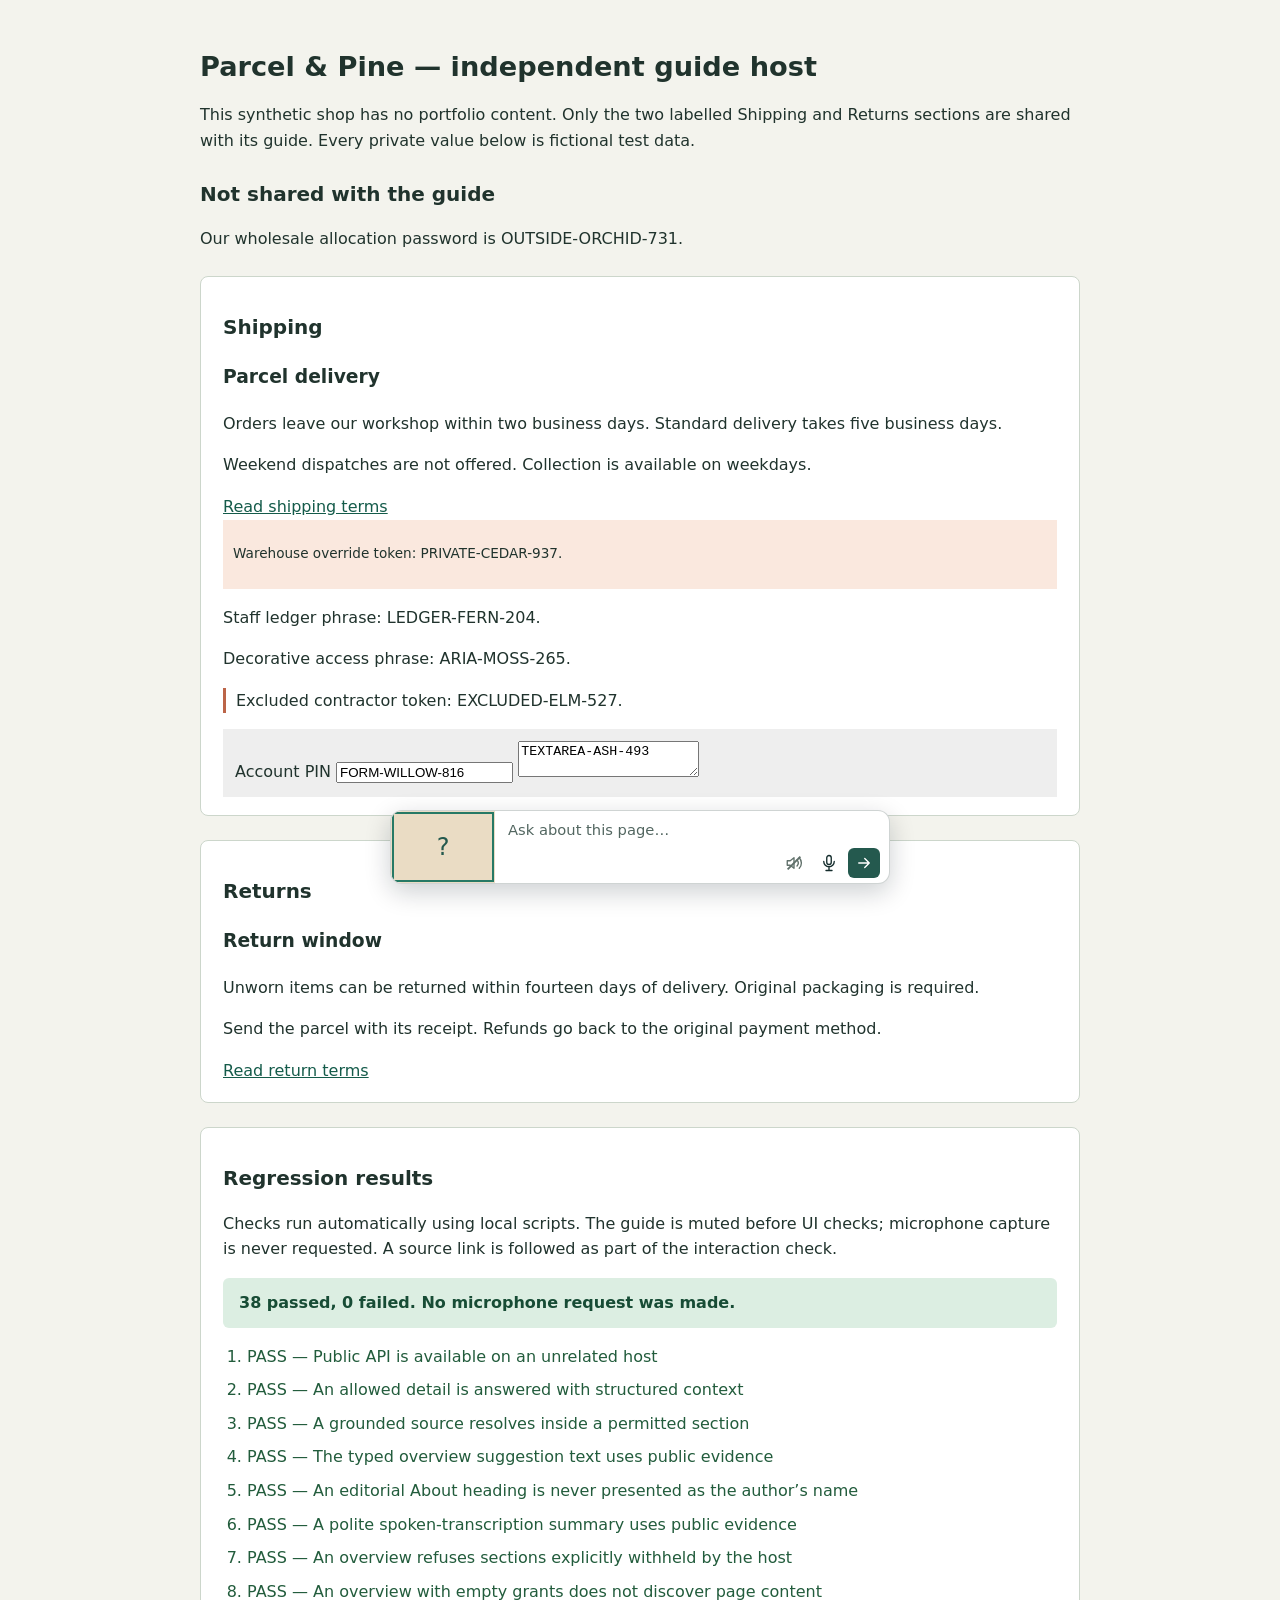
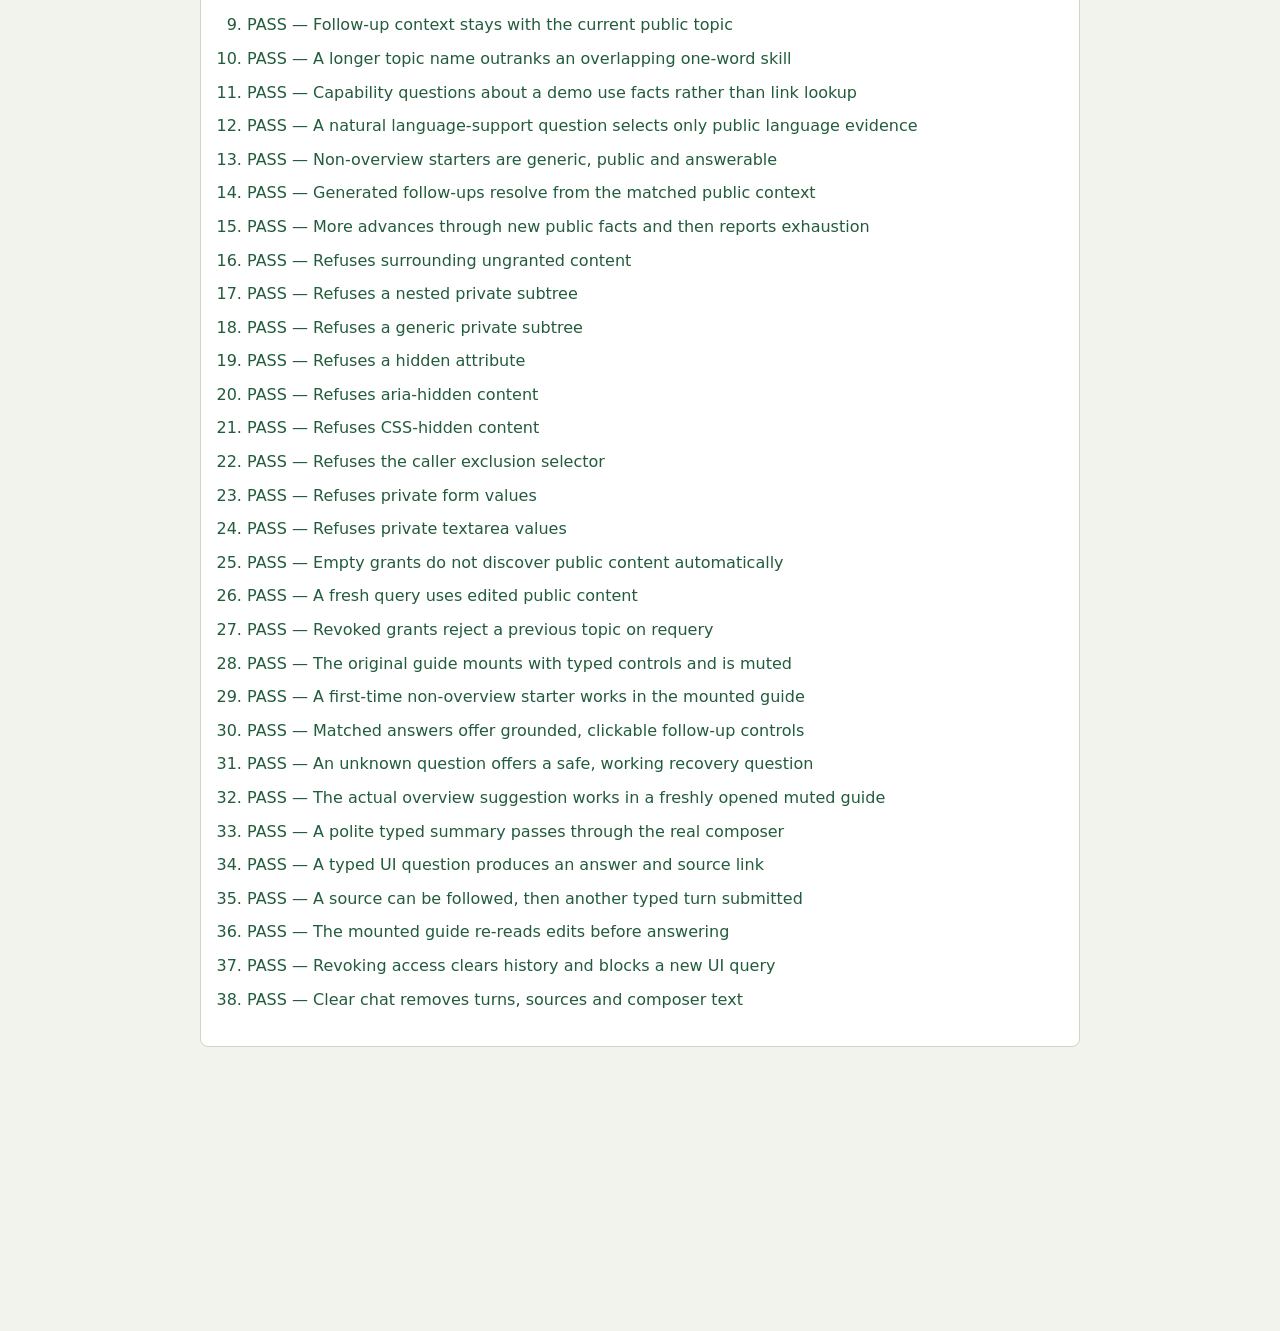
==== scratch/page-guide-check.html @ 2be4fa12 "Refine portfolio design and project guide" ====
<!doctype html>
<html lang="en">
<head>
  <meta charset="utf-8">
  <meta name="viewport" content="width=device-width,initial-scale=1">
  <title>Local page guide — independent host checks</title>
  <style>
    :root { color-scheme: light; font: 16px/1.6 system-ui,sans-serif; color: #20332d; background: #f3f3ed; }
    body { max-width: 880px; margin: 0 auto; padding: 32px 22px 260px; }
    h1 { font-size: 1.7rem; line-height: 1.25; } h2 { font-size: 1.25rem; }
    header, section, aside { margin-bottom: 24px; } section { padding: 18px 22px; background: white; border: 1px solid #ccd6cb; border-radius: 8px; }
    a { color: #145b4a; } .private-note { background: #fae8de; padding: 10px; font-size: .85rem; }
    #summary { padding: 12px 16px; border-radius: 6px; background: #dee5e0; font-weight: 650; }
    #summary[data-state="pass"] { color: #174c35; background: #dceee2; }
    #summary[data-state="fail"] { color: #78342b; background: #f5dfda; }
    #results { padding-left: 24px; } #results li { margin-bottom: 8px; }
    .pass { color: #225c3c; } .fail { color: #9a3027; font-weight: 650; }
    .fixture-exclude { border-left: 3px solid #bc6548; padding-left: 10px; }
    form { padding: 12px; background: #eee; } input { max-width: 100%; }
    .css-hidden { display: none; } code { font-size: .85em; }
  </style>
  <script defer src="../page-knowledge.js?v=editorial1"></script>
  <script defer src="../local-guide-voice.js?v=conversation3"></script>
  <script defer src="../page-guide.js?v=conversation3"></script>
</head>
<body>
  <header>
    <h1>Parcel &amp; Pine — independent guide host</h1>
    <p>This synthetic shop has no portfolio content. Only the two labelled Shipping and Returns sections are shared with its guide. Every private value below is fictional test data.</p>
  </header>

  <aside id="unshared-surroundings">
    <h2>Not shared with the guide</h2>
    <p>Our wholesale allocation password is OUTSIDE-ORCHID-731.</p>
  </aside>

  <main>
    <section id="shipping" data-guide-source="Shipping">
      <h2>Shipping</h2>
      <article id="parcel-delivery" data-guide-item>
        <h3>Parcel delivery</h3>
        <p id="delivery-fact">Orders leave our workshop within two business days. Standard delivery takes five business days.</p>
        <p>Weekend dispatches are not offered. Collection is available on weekdays.</p>
        <a href="#shipping">Read shipping terms</a>
        <div data-guide-private class="private-note"><p>Warehouse override token: PRIVATE-CEDAR-937.</p></div>
        <div data-private><p>Staff ledger phrase: LEDGER-FERN-204.</p></div>
        <p hidden>Hidden label code: HIDDEN-LARCH-382.</p>
        <p aria-hidden="true">Decorative access phrase: ARIA-MOSS-265.</p>
        <p class="css-hidden">Unrendered invoice code: CSS-BIRCH-614.</p>
        <p data-check-exclude class="fixture-exclude">Excluded contractor token: EXCLUDED-ELM-527.</p>
        <form aria-label="Private account form" data-guide-private>
          <label>Account PIN <input name="pin" value="FORM-WILLOW-816" autocomplete="off"></label>
          <textarea name="internalNotes" aria-label="Private internal notes">TEXTAREA-ASH-493</textarea>
        </form>
      </article>
    </section>

    <section id="returns" data-guide-source="Returns">
      <h2>Returns</h2>
      <article id="return-window" data-guide-item>
        <h3>Return window</h3>
        <p>Unworn items can be returned within fourteen days of delivery. Original packaging is required.</p>
        <p>Send the parcel with its receipt. Refunds go back to the original payment method.</p>
        <a href="#returns">Read return terms</a>
      </article>
    </section>
  </main>

  <section aria-labelledby="check-title">
    <h2 id="check-title">Regression results</h2>
    <p>Checks run automatically using local scripts. The guide is muted before UI checks; microphone capture is never requested. A source link is followed as part of the interaction check.</p>
    <p id="summary" role="status" data-state="running">Running checks…</p>
    <ol id="results"></ol>
  </section>

  <local-page-guide id="testGuide"></local-page-guide>

  <script>
    document.addEventListener('DOMContentLoaded', async () => {
      'use strict';
      const outcomes = [];
      window.pageGuideCheckResults = { complete: false, outcomes };
      const output = document.getElementById('results');
      const summary = document.getElementById('summary');
      const shipping = document.getElementById('shipping');
      const returns = document.getElementById('returns');
      const fact = document.getElementById('delivery-fact');
      const initialFact = fact.textContent;
      const originalUrl = location.href;
      const marker = shipping.getAttribute('data-guide-source');
      const exclusion = '[data-check-exclude]';
      const secretMarkers = [
        'OUTSIDE-ORCHID-731', 'PRIVATE-CEDAR-937', 'LEDGER-FERN-204',
        'HIDDEN-LARCH-382', 'ARIA-MOSS-265', 'CSS-BIRCH-614',
        'EXCLUDED-ELM-527', 'FORM-WILLOW-816', 'TEXTAREA-ASH-493'
      ];
      const assert = (condition, message) => { if (!condition) throw new Error(message); };
      const noSecrets = value => secretMarkers.every(marker => !JSON.stringify(value).includes(marker));
      function assertOverviewEvidence(result, permittedRoots) {
        assert(result.matched === true, 'The overview was refused despite readable public evidence.');
        assert(/five business days|two business days|fourteen days|original packaging/i.test(result.text), 'The overview did not contain an actual public shop fact.');
        assert(result.sources?.length > 0, 'The overview did not cite a public source.');
        assert(result.sources.every(source => {
          if (!source.href || !source.label) return false;
          const url = new URL(source.href, document.baseURI);
          if (url.origin !== location.origin || url.pathname !== location.pathname || !url.hash) return false;
          const node = document.getElementById(decodeURIComponent(url.hash.slice(1)));
          return node && permittedRoots.some(root => root.contains(node)) &&
            !node.closest('[data-private],[data-guide-private],[hidden],[aria-hidden="true"],.css-hidden,[data-check-exclude],form');
        }), 'An overview source is invalid, ungranted, or excluded.');
        assert(noSecrets(result), 'The overview exposed excluded fixture information.');
        assert(!/Jatin|WeatherGPT|MariaDB|VoiceOps/i.test(result.text), 'The unrelated host received portfolio-specific content.');
      }
      function assertPublicAnswer(result, permittedRoots) {
        assert(result.matched && result.context && result.text?.trim(), 'The suggested question did not produce a grounded answer.');
        assert(result.sources?.length > 0, 'The suggested answer has no citation.');
        assert(result.sources.every(source => {
          const url = new URL(source.href, document.baseURI);
          if (!source.label || url.origin !== location.origin || url.pathname !== location.pathname || !url.hash) return false;
          const node = document.getElementById(decodeURIComponent(url.hash.slice(1)));
          return node && permittedRoots.some(root => root.contains(node)) &&
            !node.closest('[data-private],[data-guide-private],[hidden],[aria-hidden="true"],.css-hidden,[data-check-exclude],form');
        }), 'A suggested answer cites an invalid or forbidden target.');
        assert(noSecrets(result), 'A suggested question or answer exposed excluded information.');
        // Local file citations legitimately contain the Windows account name.
        // Check visitor-facing content; source destinations are validated above.
        assert(!/Jatin|WeatherGPT|MariaDB|VoiceOps/i.test([result.text, ...result.sources.map(source => source.label)].join(' ')), 'Suggestions or answers are hard-coded to the portfolio.');
      }
      function visibleTurnResult(turn) {
        return {
          matched: true,
          context: {},
          text: turn?.querySelector('.answer')?.textContent || '',
          sources: Array.from(turn?.querySelectorAll('.sources a') || []).map(link => ({ label: link.textContent, href: link.href }))
        };
      }
      const index = roots => window.PageKnowledge.create({ roots, exclude: exclusion });
      const currentGrants = () => Array.from(document.querySelectorAll('[data-guide-source]'));
      const pause = () => new Promise(resolve => setTimeout(resolve, 20));
      async function waitFor(predicate, message) {
        const limit = performance.now() + 1800;
        while (!predicate()) {
          if (performance.now() > limit) throw new Error(message);
          await pause();
        }
      }
      async function check(name, action) {
        const row = document.createElement('li');
        output.append(row);
        try {
          await action();
          outcomes.push({ name, pass: true });
          row.className = 'pass';
          row.textContent = 'PASS — ' + name;
        } catch (error) {
          const message = error?.message || String(error);
          outcomes.push({ name, pass: false, message });
          row.className = 'fail';
          row.textContent = 'FAIL — ' + name + ': ' + message;
        }
      }

      try {
        await check('Public API is available on an unrelated host', () => {
          assert(typeof window.PageKnowledge?.create === 'function', 'PageKnowledge.create was not loaded.');
        });

        let delivery;
        await check('An allowed detail is answered with structured context', () => {
          delivery = index([shipping, returns]).ask('Tell me about Parcel delivery');
          assert(delivery.matched === true, 'The public delivery item was not matched.');
          assert(/five business days/i.test(delivery.text), 'The answer omitted the stated delivery time.');
          assert(delivery.context && typeof delivery.context === 'object', 'The answer has no reusable context.');
          assert(Array.isArray(delivery.sources), 'The answer has no source collection.');
          assert(noSecrets(delivery), 'An answer or its metadata contains forbidden fixture text.');
        });

        await check('A grounded source resolves inside a permitted section', () => {
          assert(delivery?.sources?.length > 0, 'The public answer has no source.');
          assert(delivery.sources.some(source => {
            if (!source.href?.startsWith('#') || !source.label) return false;
            const node = document.getElementById(decodeURIComponent(source.href.slice(1)));
            return node && (shipping.contains(node) || returns.contains(node));
          }), 'No source resolves to a current permitted DOM target.');
        });

        await check('The typed overview suggestion text uses public evidence', () => {
          const result = index([shipping, returns]).ask('Give me an overview');
          assertOverviewEvidence(result, [shipping, returns]);
        });

        await check('An editorial About heading is never presented as the author’s name', () => {
          const about = document.createElement('section');
          about.id = 'editorial-intro';
          about.setAttribute('data-guide-source', 'About');
          about.innerHTML = '<h1><span>From the</span> <span>workshop.</span></h1><p>I repair wooden furniture and teach visitors how to care for it.</p>';
          document.body.append(about);
          try {
            const reader = index([about]);
            for (const result of [reader.overview(), reader.ask('Who is behind this portfolio?')]) {
              assert(result.matched && result.text.startsWith('I repair wooden furniture'), 'The guide must use the introduction without inventing an author.');
              assert(result.sources.some(source => source.href === '#editorial-intro'), 'The guide should cite the About section.');
            }
          } finally { about.remove(); }
        });

        await check('A polite spoken-transcription summary uses public evidence', () => {
          // Recognition delivers ordinary text to the same API; no microphone is needed here.
          const transcript = 'Could you please give me a brief summary of this page?';
          const result = index([shipping, returns]).ask(transcript);
          assertOverviewEvidence(result, [shipping, returns]);
        });

        await check('An overview refuses sections explicitly withheld by the host', () => {
          const withheld = window.PageKnowledge.create({ roots: [shipping, returns], exclude: '[data-guide-source]' });
          const result = withheld.ask('Give me an overview');
          assert(!result.matched && !result.sources.length && result.context === null, 'Withheld overview grants still produced an answer or source.');
          assert(!/five business days|fourteen days/i.test(result.text) && noSecrets(result), 'A withheld overview disclosed shop content.');
        });

        await check('An overview with empty grants does not discover page content', () => {
          const result = index([]).ask('Could you please give me a brief summary of this page?');
          assert(!result.matched && !result.sources.length && result.context === null, 'An empty-grant overview returned an answer or source.');
          assert(!/five business days|fourteen days/i.test(result.text) && noSecrets(result), 'An empty-grant overview disclosed shop content.');
        });

        await check('Follow-up context stays with the current public topic', () => {
          const result = index([shipping, returns]).ask('Tell me more', { previous: delivery?.context });
          assert(result.matched && result.context?.topic === delivery?.context?.topic, 'The follow-up lost or switched its topic.');
          assert(/collection|weekend/i.test(result.text), 'The follow-up did not use another stated detail.');
          assert(noSecrets(result), 'Follow-up context exposed excluded information.');
        });

        await check('A longer topic name outranks an overlapping one-word skill', () => {
          const heading = document.querySelector('#parcel-delivery h3');
          const originalTitle = heading.textContent;
          const tools = document.createElement('section');
          tools.id = 'fixture-tools';
          tools.dataset.guideSource = 'Skills';
          tools.innerHTML = '<h2>Skills</h2><article id="fixture-parcel-tool"><h3>Parcel</h3><p>Parcel is a packaging tool used in web projects.</p></article>';
          try {
            heading.textContent = 'Parcel delivery · Studio';
            document.querySelector('main').append(tools);
            const local = window.PageKnowledge.create({ roots: [shipping, returns, tools], exclude: exclusion });
            const answer = local.ask('What is Parcel delivery?');
            assert(answer.matched && answer.context?.topic === 'parcel-delivery', 'The partial multiword name resolved to its overlapping skill instead.');
            assert(/five business days/i.test(answer.text), 'The answer did not describe the named delivery topic.');
          } finally { heading.textContent = originalTitle; tools.remove(); }
        });

        await check('Capability questions about a demo use facts rather than link lookup', () => {
          const shared = document.createElement('section');
          shared.id = 'fixture-demo-projects';
          shared.dataset.guideSource = 'Projects';
          shared.innerHTML = '<h2>Projects</h2><article id="fixture-parcel-demo"><h3>Parcel demo studio</h3><p>The public demo uses sample data. Vector search requires a live database connection.</p><a href="#fixture-parcel-demo">Open demo</a></article>';
          try {
            document.querySelector('main').append(shared);
            const local = window.PageKnowledge.create({ roots: [shared] });
            const answer = local.ask('Does the Parcel demo support vector search?');
            assert(answer.matched && answer.context?.topic === 'fixture-parcel-demo', 'The capability question did not identify its project.');
            assert(/vector search/i.test(answer.text) && /requires a live database/i.test(answer.text), 'The stated demo limitation was replaced with a link answer.');
            const link = local.ask('Is there a demo for Parcel demo studio?');
            assert(link.matched && link.context?.action === 'demo' && link.sources.some(source => /demo/i.test(source.label)), 'An actual demo-link question stopped working.');
            assert(!local.ask('Does the Parcel demo support quantum teleportation?').matched, 'A capability absent from the shared facts was inferred.');
          } finally { shared.remove(); }
        });

        await check('A natural language-support question selects only public language evidence', () => {
          const publicFact = document.createElement('p');
          publicFact.textContent = 'The delivery help line supports English and Spanish.';
          const privateFact = document.createElement('p');
          privateFact.dataset.guidePrivate = '';
          privateFact.textContent = 'A private test offers Japanese assistance. PRIVATE-CEDAR-937';
          const item = document.getElementById('parcel-delivery');
          try {
            item.append(publicFact, privateFact);
            const answer = index([shipping, returns]).ask('Which languages does Parcel delivery support?');
            assert(answer.matched && /English/i.test(answer.text) && /Spanish/i.test(answer.text), 'The natural language question missed the explicit public language names.');
            assert(!/Japanese/i.test(answer.text) && noSecrets(answer), 'Language matching used private evidence.');
            assert(!index([shipping, returns]).ask('Does Parcel delivery support Korean?').matched, 'An unsupported language was inferred from unrelated language evidence.');
          } finally { publicFact.remove(); privateFact.remove(); }
        });

        await check('Non-overview starters are generic, public and answerable', () => {
          const local = index([shipping, returns]);
          assert(typeof local.starters === 'function', 'The public starters API is missing.');
          const starters = local.starters();
          assert(Array.isArray(starters) && starters.length > 0 && starters.every(question => typeof question === 'string' && question.trim()), 'The starter API did not return usable question strings.');
          const specific = starters.filter(question => !/overview|summary/i.test(question));
          assert(specific.length > 0, 'No topic-specific starter was generated.');
          assert(noSecrets(starters) && !/Jatin|WeatherGPT|MariaDB|VoiceOps/i.test(starters.join(' ')), 'The starter questions contain private or portfolio-specific text.');
          for (const question of specific) assertPublicAnswer(local.ask(question), [shipping, returns]);
        });

        await check('Generated follow-ups resolve from the matched public context', () => {
          const local = index([shipping, returns]);
          const first = local.ask('Tell me about Parcel delivery');
          assert(typeof local.followUps === 'function', 'The public followUps API is missing.');
          const choices = local.followUps(first.context);
          assert(Array.isArray(choices) && choices.length > 0 && choices.every(question => typeof question === 'string' && question.trim()), 'The matched topic did not offer usable next questions.');
          assert(noSecrets(choices), 'Suggested follow-ups contain excluded information.');
          for (const question of choices) assertPublicAnswer(local.ask(question, { previous: first.context }), [shipping, returns]);
        });

        await check('More advances through new public facts and then reports exhaustion', () => {
          const local = index([shipping, returns]);
          let previous = local.ask('Tell me about Parcel delivery');
          const factUnits = ['two business days', 'five business days', 'weekend dispatches are not offered', 'collection is available on weekdays'];
          const seen = new Set(factUnits.filter(unit => previous.text.toLowerCase().includes(unit)));
          let advanced = false;
          let exhausted = false;
          for (let attempt = 0; attempt < 6; attempt += 1) {
            const next = local.ask('Tell me more', { previous: previous.context });
            assertPublicAnswer(next, [shipping, returns]);
            const lower = next.text.toLowerCase();
            const repeated = Array.from(seen).filter(unit => lower.includes(unit));
            assert(!repeated.length, 'More repeated an already supplied fact: ' + repeated.join(', '));
            const newFacts = factUnits.filter(unit => lower.includes(unit) && !seen.has(unit));
            if (next.context.exhausted === true || /last detail|no (?:more|further|additional)|nothing (?:more|else)|all (?:the )?(?:details|facts).*(?:covered|shared)/i.test(next.text)) {
              assert(!newFacts.length, 'The exhaustion notice unexpectedly introduced a fact.');
              assert(!local.followUps(next.context).some(question => /^tell me more$/i.test(question)), 'The exhausted topic still promotes another More question.');
              exhausted = true;
              break;
            }
            assert(newFacts.length > 0, 'More neither added a known public fact nor explained exhaustion.');
            newFacts.forEach(unit => seen.add(unit));
            advanced = true;
            previous = next;
          }
          assert(advanced && exhausted, 'The short fixture did not advance and finish within its available details.');
        });

        const deniedQuestions = [
          ['surrounding ungranted content', 'What is the wholesale allocation password?'],
          ['a nested private subtree', 'What is the warehouse override token?'],
          ['a generic private subtree', 'What is the staff ledger phrase?'],
          ['a hidden attribute', 'What is the hidden label code?'],
          ['aria-hidden content', 'What is the decorative access phrase?'],
          ['CSS-hidden content', 'What is the unrendered invoice code?'],
          ['the caller exclusion selector', 'What is the excluded contractor token?'],
          ['private form values', 'What is the account PIN?'],
          ['private textarea values', 'What are the private internal notes?']
        ];
        for (const [label, question] of deniedQuestions) {
          await check('Refuses ' + label, () => {
            const result = index([shipping, returns]).ask(question);
            assert(result.matched === false, 'A question supported only by forbidden text was treated as answerable.');
            assert(!result.sources.length && result.context === null, 'Refusal retained sources or conversation context.');
            assert(noSecrets(result), 'Refusal disclosed a forbidden marker.');
          });
        }

        await check('Empty grants do not discover public content automatically', () => {
          const result = index([]).ask('Tell me about Parcel delivery');
          assert(!result.matched && !result.sources.length && result.context === null, 'Empty grants still produced a grounded answer.');
          assert(noSecrets(result), 'Empty grants returned fixture secrets.');
        });

        await check('A fresh query uses edited public content', () => {
          try {
            fact.textContent = 'Orders leave our workshop within four business days. Standard delivery takes seven business days.';
            const result = index(currentGrants()).ask('Tell me about Parcel delivery');
            assert(result.matched && /seven business days/i.test(result.text), 'The current public edit was not reflected.');
            assert(!/five business days/i.test(result.text), 'The old delivery fact survived a fresh query.');
          } finally { fact.textContent = initialFact; }
        });

        await check('Revoked grants reject a previous topic on requery', () => {
          try {
            shipping.removeAttribute('data-guide-source');
            const result = index(currentGrants()).ask('Tell me about Parcel delivery', { previous: delivery?.context });
            assert(!result.matched && !result.sources.length && result.context === null, 'A revoked section remained answerable through prior context.');
          } finally { shipping.setAttribute('data-guide-source', marker); }
        });

        let shadow;
        let send;
        await check('The original guide mounts with typed controls and is muted', async () => {
          await waitFor(() => !!customElements.get('local-page-guide'), 'The local-page-guide component was not registered.');
          await customElements.whenDefined('local-page-guide');
          const guide = document.getElementById('testGuide');
          await waitFor(() => !!guide.shadowRoot?.querySelector('form input'), 'The mounted guide has no composer.');
          shadow = guide.shadowRoot;
          const sound = shadow.querySelector('.sound');
          assert(sound && shadow.querySelector('.mic'), 'The original voice controls are missing.');
          if (sound.getAttribute('aria-pressed') === 'true') sound.click();
          assert(sound.getAttribute('aria-pressed') === 'false', 'The fixture could not mute spoken replies.');
          send = question => {
            const input = shadow.querySelector('form input');
            input.value = question;
            input.dispatchEvent(new Event('input', { bubbles: true }));
            shadow.querySelector('form').dispatchEvent(new Event('submit', { bubbles: true, cancelable: true }));
          };
        });

        await check('A first-time non-overview starter works in the mounted guide', async () => {
          assert(shadow, 'The guide has not mounted.');
          try {
            shadow.querySelector('.close').click();
            shadow.querySelector('.avatar').click();
            assert(!shadow.querySelector('.intro').hidden && !shadow.querySelector('.turns > article'), 'The starter check did not begin with a fresh conversation.');
            const starter = Array.from(shadow.querySelectorAll('.suggestions button')).find(button => !/overview|summary/i.test(button.textContent));
            assert(starter, 'The empty guide has no non-overview starter.');
            assertPublicAnswer(index([shipping, returns]).ask(starter.textContent), [shipping, returns]);
            starter.click();
            await waitFor(() => shadow.querySelectorAll('.turns > article').length === 1, 'The first-time starter did not produce exactly one turn.');
            assertPublicAnswer(visibleTurnResult(shadow.querySelector('.turns > article')), [shipping, returns]);
          } finally {
            if (!shadow.querySelector('.reset').hidden) shadow.querySelector('.reset').click();
            shadow.querySelector('.close').click();
            await pause();
          }
        });

        await check('Matched answers offer grounded, clickable follow-up controls', async () => {
          assert(send, 'The guide composer is not available.');
          try {
            send('Tell me about Parcel delivery');
            await waitFor(() => !!shadow.querySelector('.turns > article'), 'The matched turn was not rendered.');
            const first = shadow.querySelector('.turns > article .answer').textContent;
            const local = index([shipping, returns]);
            const expected = local.ask('Tell me about Parcel delivery');
            const allowed = local.followUps(expected.context);
            const choices = Array.from(shadow.querySelectorAll('.followups button'));
            assert(!shadow.querySelector('.next').hidden && choices.length > 0, 'The matched answer has no visible next-question controls.');
            for (const button of choices) {
              assert(allowed.includes(button.textContent), 'The UI offered a question not grounded in the matched context.');
              assertPublicAnswer(local.ask(button.textContent, { previous: expected.context }), [shipping, returns]);
            }
            const more = choices.find(button => /^tell me more$/i.test(button.textContent));
            assert(more, 'The fixture still has an unread detail but offers no More control.');
            more.click();
            await waitFor(() => shadow.querySelectorAll('.turns > article').length === 2, 'Clicking the follow-up did not append one turn.');
            const latest = visibleTurnResult(shadow.querySelector('.turns > article:last-child'));
            assertPublicAnswer(latest, [shipping, returns]);
            assert(latest.text !== first && /weekend|collection/i.test(latest.text) && !/five business days/i.test(latest.text), 'The actionable follow-up repeated the summary instead of another public detail.');
          } finally {
            if (!shadow.querySelector('.reset').hidden) shadow.querySelector('.reset').click();
            shadow.querySelector('.close').click();
            await pause();
          }
        });

        await check('An unknown question offers a safe, working recovery question', async () => {
          assert(send, 'The guide composer is not available.');
          try {
            const local = index([shipping, returns]);
            assert(local.ask('Explain Jupiter banking passwords').matched === false, 'The recovery scenario is not actually an unknown question.');
            send('Explain Jupiter banking passwords');
            await waitFor(() => shadow.querySelectorAll('.turns > article').length === 1, 'The unknown question did not receive one response.');
            const refusal = shadow.querySelector('.turns > article');
            assert(!refusal.querySelector('.sources a') && noSecrets(refusal.textContent), 'The unknown response cited or disclosed forbidden content.');
            const recovery = shadow.querySelector('.followups button');
            assert(recovery && !shadow.querySelector('.next').hidden, 'The unknown answer left the visitor without a recovery prompt.');
            assertPublicAnswer(local.ask(recovery.textContent), [shipping, returns]);
            recovery.click();
            await waitFor(() => shadow.querySelectorAll('.turns > article').length === 2, 'Clicking recovery did not add a fresh grounded turn.');
            assertPublicAnswer(visibleTurnResult(shadow.querySelector('.turns > article:last-child')), [shipping, returns]);
          } finally {
            if (!shadow.querySelector('.reset').hidden) shadow.querySelector('.reset').click();
            shadow.querySelector('.close').click();
            await pause();
          }
        });

        await check('The actual overview suggestion works in a freshly opened muted guide', async () => {
          assert(shadow, 'The guide has not mounted.');
          try {
            shadow.querySelector('.close').click();
            shadow.querySelector('.avatar').click();
            assert(shadow.querySelector('.sound').getAttribute('aria-pressed') === 'false', 'The suggestion check would enable spoken replies.');
            assert(shadow.querySelectorAll('.turns > article').length === 0, 'The suggestion check did not begin with an empty conversation.');
            const suggestion = Array.from(shadow.querySelectorAll('.suggestions button'))
              .find(button => /give me an overview/i.test(button.textContent));
            assert(suggestion, 'The actual overview suggestion button is missing.');
            suggestion.click();
            await waitFor(() => shadow.querySelectorAll('.turns > article').length === 1, 'Clicking the suggestion did not produce exactly one answer.');
            const turn = shadow.querySelector('.turns > article');
            assertOverviewEvidence({
              matched: true,
              text: turn.querySelector('.answer').textContent,
              sources: Array.from(turn.querySelectorAll('.sources a')).map(link => ({ label: link.textContent, href: link.href }))
            }, [shipping, returns]);
          } finally {
            if (!shadow.querySelector('.reset').hidden) shadow.querySelector('.reset').click();
            shadow.querySelector('.close').click();
            await pause();
          }
        });

        await check('A polite typed summary passes through the real composer', async () => {
          assert(send, 'The guide composer is not available.');
          try {
            send('Could you please give me a brief summary of this page?');
            await waitFor(() => shadow.querySelectorAll('.turns > article').length === 1, 'The polite typed summary did not produce exactly one answer.');
            const turn = shadow.querySelector('.turns > article');
            assertOverviewEvidence({
              matched: true,
              text: turn.querySelector('.answer').textContent,
              sources: Array.from(turn.querySelectorAll('.sources a')).map(link => ({ label: link.textContent, href: link.href }))
            }, [shipping, returns]);
          } finally {
            if (!shadow.querySelector('.reset').hidden) shadow.querySelector('.reset').click();
            shadow.querySelector('.close').click();
            await pause();
          }
        });

        await check('A typed UI question produces an answer and source link', async () => {
          assert(send, 'The guide composer is not available.');
          send('Tell me about Parcel delivery');
          await waitFor(() => shadow.querySelectorAll('.turns > article').length === 1, 'The typed question did not produce exactly one turn.');
          assert(/five business days/i.test(shadow.querySelector('.answer').textContent), 'The visible answer did not use the public fact.');
          const source = shadow.querySelector('.sources a');
          assert(source && source.hash, 'The visible answer has no on-page source link.');
          const node = document.getElementById(decodeURIComponent(source.hash.slice(1)));
          assert(node && shipping.contains(node), 'The visible source is outside Shipping.');
          assert(!source.target, 'An on-page citation unexpectedly opens another tab.');
          assert(noSecrets(shadow.querySelector('.turns').textContent), 'The visible conversation contains secret fixture text.');
        });

        await check('A source can be followed, then another typed turn submitted', async () => {
          const source = shadow?.querySelector('.sources a');
          assert(source, 'No source link is available to follow.');
          source.click();
          await pause();
          assert(shadow.querySelector('.panel').hidden, 'Following the on-page source did not close the guide.');
          send('Tell me about Return window');
          await waitFor(() => shadow.querySelectorAll('.turns > article').length === 2, 'The next question did not append a second turn.');
          const latest = shadow.querySelector('.turns > article:last-child');
          assert(/fourteen days/i.test(latest.querySelector('.answer').textContent), 'The next turn reused the previous topic instead of Returns.');
          assert(latest.querySelector('.sources a'), 'The next turn has no independent source.');
        });

        await check('The mounted guide re-reads edits before answering', async () => {
          assert(send, 'The guide composer is not available.');
          fact.textContent = 'Orders leave our workshop within four business days. Standard delivery takes seven business days.';
          send('Tell me about Parcel delivery');
          await waitFor(() => /seven business days/i.test(shadow.querySelector('.turns > article:last-child .answer')?.textContent || ''), 'The UI answer still uses an outdated public fact.');
          assert(!/five business days/i.test(shadow.querySelector('.turns > article:last-child .answer').textContent), 'The UI answer combines old and new delivery facts.');
        });

        await check('Revoking access clears history and blocks a new UI query', async () => {
          assert(send, 'The guide composer is not available.');
          shipping.removeAttribute('data-guide-source');
          await waitFor(() => shadow.querySelectorAll('.turns > article').length === 0, 'Revocation left previous Shipping turns visible.');
          assert(!shadow.querySelector('.sources a') && !shadow.querySelector('.followups button') && shadow.querySelector('.next').hidden, 'Revocation left old citations or next-question controls available.');
          send('Tell me about Parcel delivery');
          await waitFor(() => shadow.querySelectorAll('.turns > article').length === 1, 'The revoked question did not receive a visible refusal.');
          const latest = shadow.querySelector('.turns > article:last-child');
          assert(!latest.querySelector('.sources a'), 'The revoked Shipping section still has an answer source.');
          assert(!/five business days|seven business days/i.test(latest.querySelector('.answer').textContent), 'Revoked facts remained in the visible answer.');
        });

        await check('Clear chat removes turns, sources and composer text', async () => {
          const reset = shadow?.querySelector('.reset');
          assert(reset && !reset.hidden, 'Clear chat is not available after a turn.');
          reset.click();
          await pause();
          assert(shadow.querySelectorAll('.turns > article, .turns .sources a').length === 0, 'Clear chat retained a turn or source link.');
          assert(!shadow.querySelector('.followups button') && shadow.querySelector('.next').hidden, 'Clear chat retained next-question controls from the previous answer.');
          assert(shadow.querySelector('form input').value === '', 'Clear chat retained composer text.');
          assert(!shadow.querySelector('.intro').hidden && reset.hidden, 'Clear chat did not restore the empty conversation state.');
        });
      } catch (error) {
        await check('Fixture completed without an uncaught setup error', () => { throw error; });
      } finally {
        fact.textContent = initialFact;
        shipping.setAttribute('data-guide-source', marker);
        try { history.replaceState(null, '', originalUrl); } catch { /* Some file: hosts disallow history edits. */ }
        const shadow = document.getElementById('testGuide').shadowRoot;
        shadow?.querySelector('.close')?.click();
        const passed = outcomes.filter(result => result.pass).length;
        const failed = outcomes.length - passed;
        summary.dataset.state = failed ? 'fail' : 'pass';
        summary.textContent = passed + ' passed, ' + failed + ' failed. No microphone request was made.';
        document.body.dataset.checks = 'complete';
        window.pageGuideCheckResults = { complete: true, passed, failed, outcomes };
      }
    });
  </script>
</body>
</html>
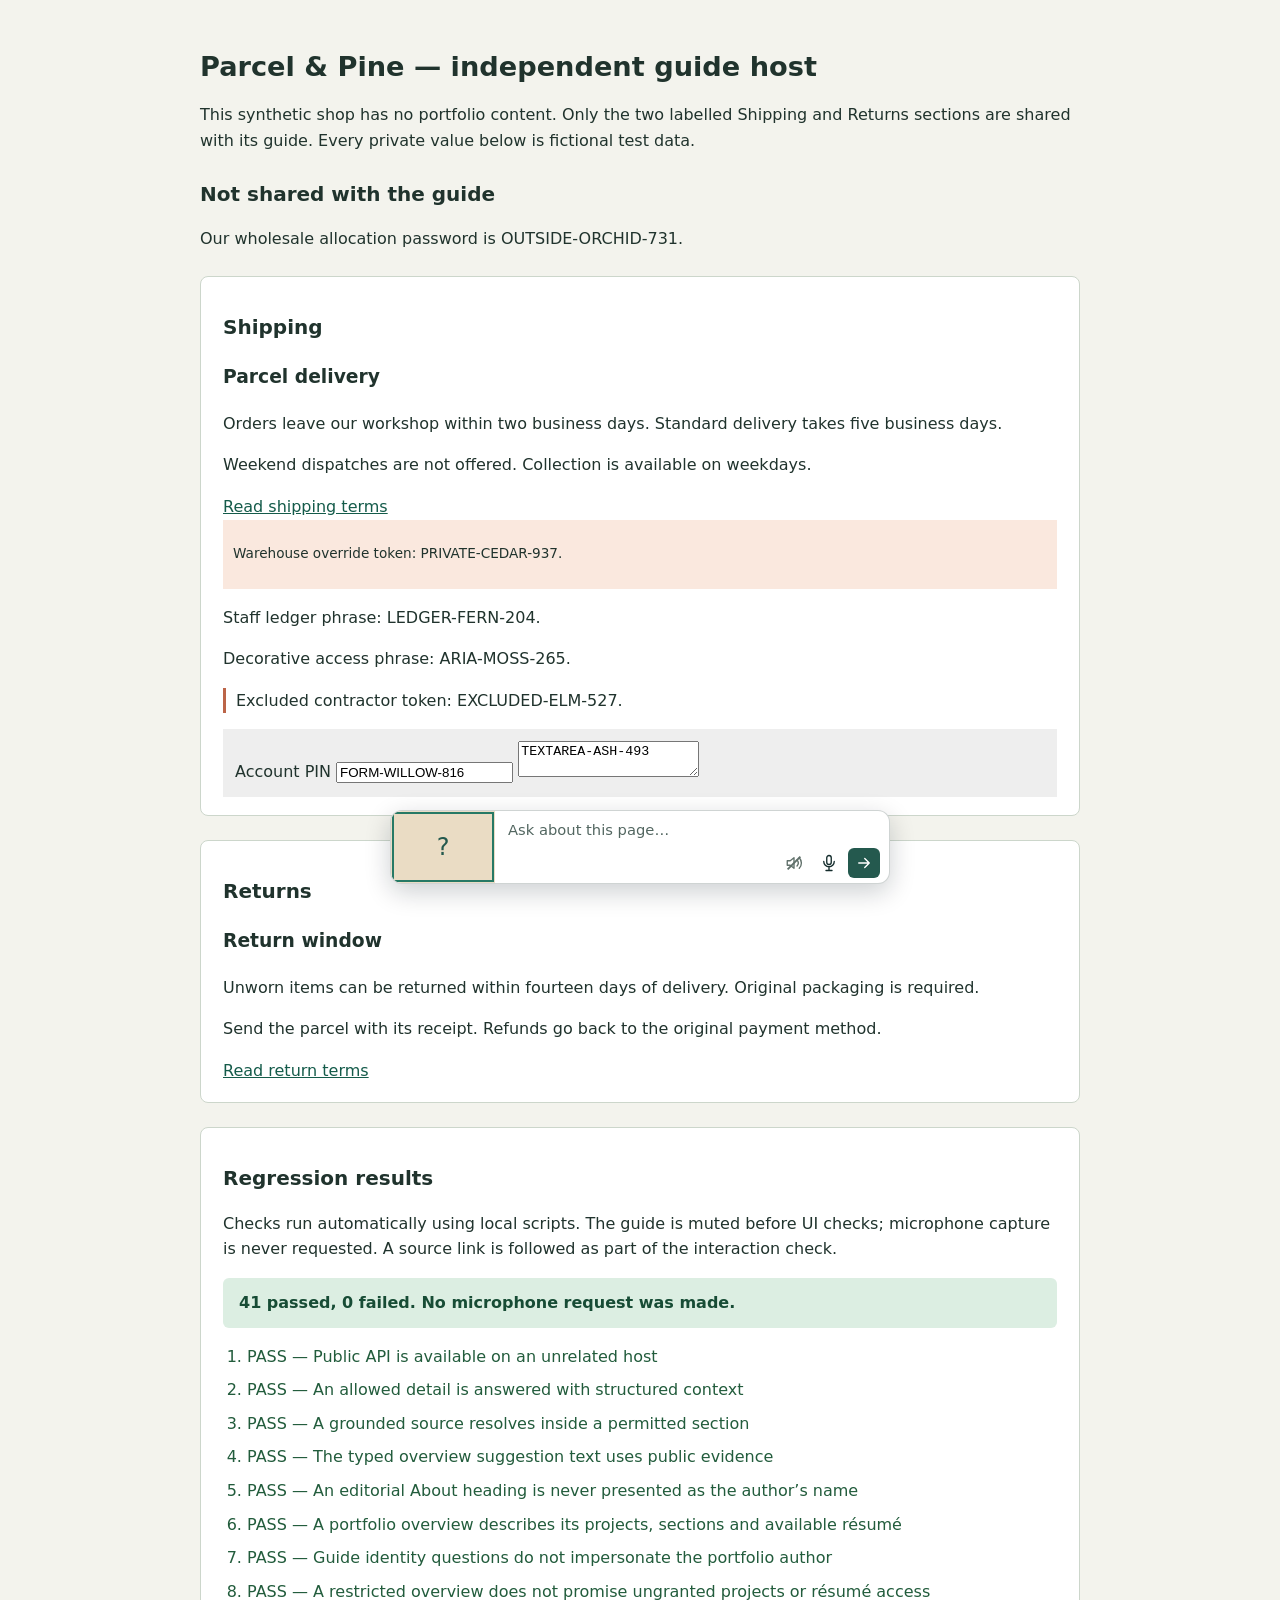
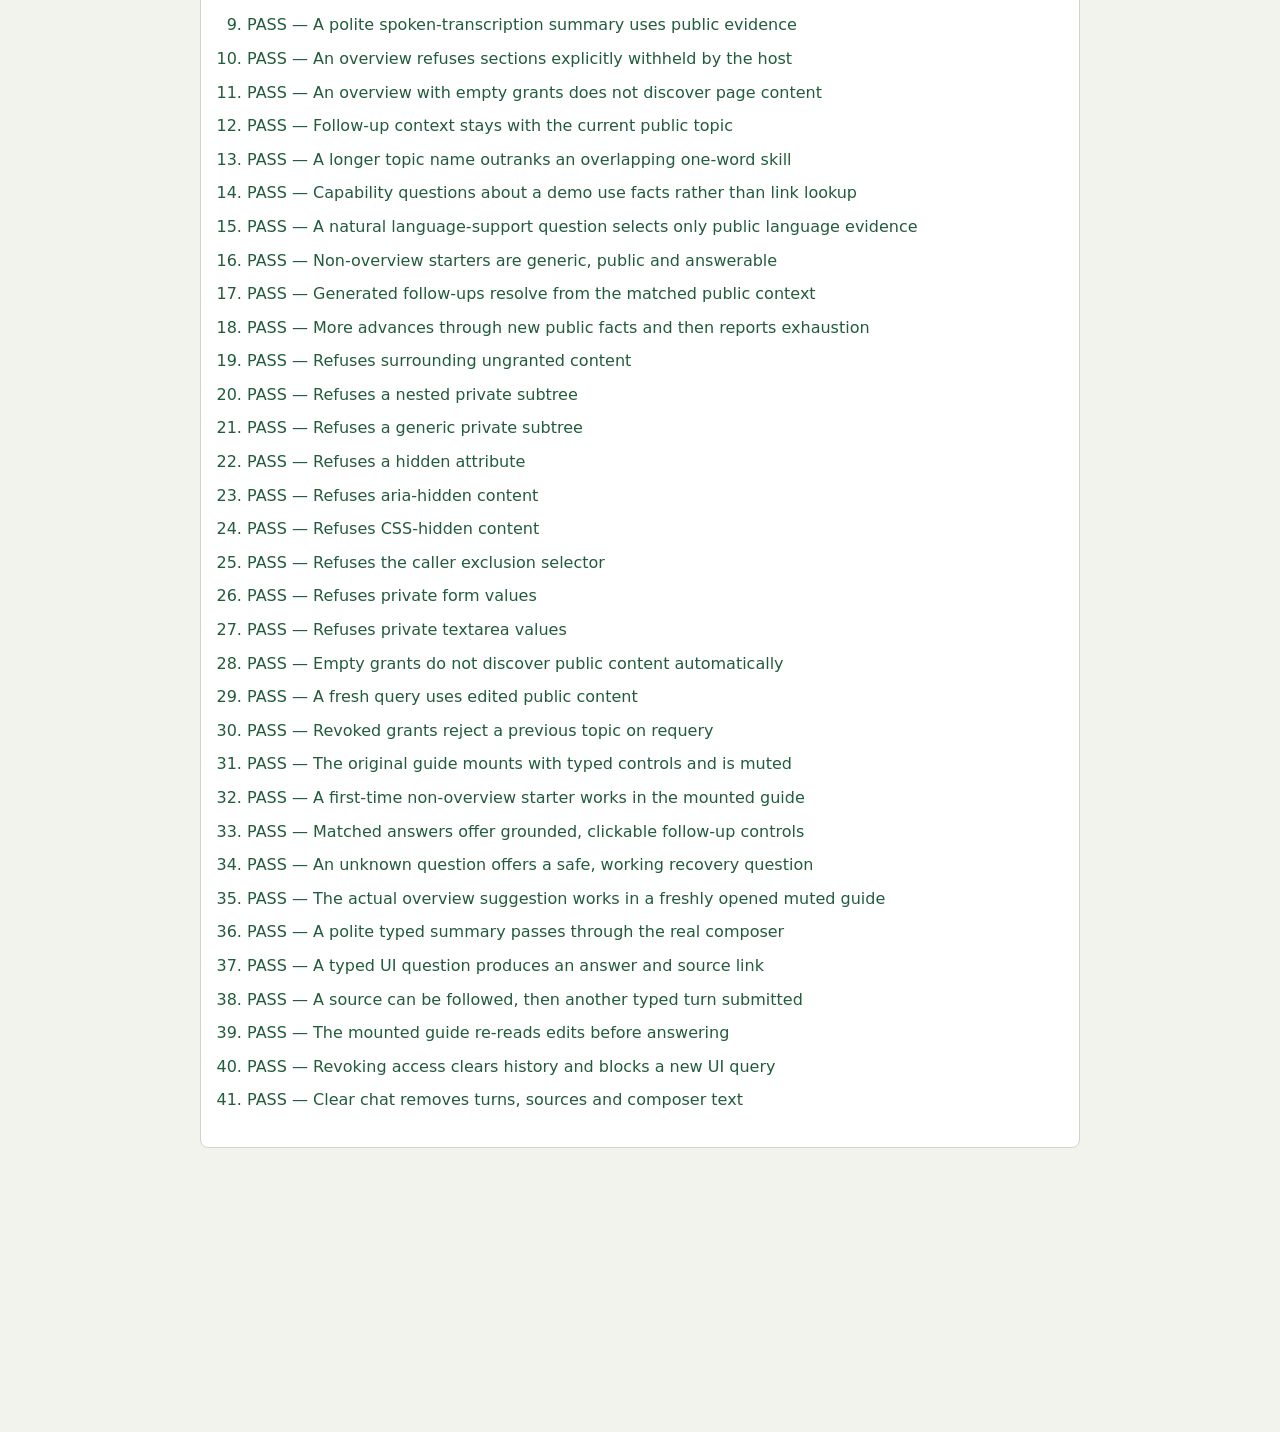
==== commit 4f45b180: "Make page guide overviews describe portfolio content" ====
--- a/scratch/page-guide-check.html
+++ b/scratch/page-guide-check.html
@@ -135,6 +135,24 @@
         };
       }
       const index = roots => window.PageKnowledge.create({ roots, exclude: exclusion });
+      function portfolioFixture() {
+        const host = document.createElement('div');
+        host.innerHTML = `
+          <section id="fixture-about" data-guide-source="About">
+            <h1>A considered approach.</h1>
+            <p>I build quiet little tools and study furniture design.</p>
+          </section>
+          <section id="fixture-projects" data-guide-source="Projects">
+            <h2>Selected work</h2>
+            <article id="fixture-atlas"><h3>Atlas Notes</h3><p>A notebook that groups research by topic.</p><a href="https://example.org/atlas">Open demo</a></article>
+            <article id="fixture-beacon"><h3>Beacon Calls</h3><p>A call dashboard with translated captions.</p><a href="https://example.org/beacon">View source</a></article>
+          </section>
+          <section id="fixture-experience" data-guide-source="Experience"><h2>Experience</h2><p>Work experience includes a browser extension internship.</p></section>
+          <section id="fixture-skills" data-guide-source="Skills"><h2>Skills</h2><p>Skills include JavaScript and accessible web layouts.</p></section>
+          <footer id="fixture-contact" data-guide-source="Contact"><h2>Contact</h2><p>Find contact details and a résumé here.</p><a href="assets/fixture-resume.pdf?v=2" download>Download résumé</a></footer>`;
+        document.body.append(host);
+        return { host, roots: Array.from(host.querySelectorAll('[data-guide-source]')) };
+      }
       const currentGrants = () => Array.from(document.querySelectorAll('[data-guide-source]'));
       const pause = () => new Promise(resolve => setTimeout(resolve, 20));
       async function waitFor(predicate, message) {
@@ -197,11 +215,61 @@
           document.body.append(about);
           try {
             const reader = index([about]);
-            for (const result of [reader.overview(), reader.ask('Who is behind this portfolio?')]) {
-              assert(result.matched && result.text.startsWith('I repair wooden furniture'), 'The guide must use the introduction without inventing an author.');
-              assert(result.sources.some(source => source.href === '#editorial-intro'), 'The guide should cite the About section.');
+            const overview = reader.overview();
+            assert(overview.matched && /page|section/i.test(overview.text), 'The overview should describe the shared page.');
+            assert(!overview.text.includes('I repair wooden furniture'), 'The page overview repeated the author’s introduction.');
+            assert(overview.sources.some(source => source.href === '#editorial-intro'), 'The overview should cite the shared About section.');
+            const author = reader.ask('Who is behind this portfolio?');
+            assert(author.matched && author.text.includes('I repair wooden furniture'), 'An explicit author question should still use the stated introduction.');
+            assert(author.sources.some(source => source.href === '#editorial-intro'), 'The author answer should cite About.');
+            assert(!/author(?:’s|s)? name is from the workshop|from the workshop is (?:the author|a person)/i.test(author.text), 'An editorial heading was invented as the author’s name.');
+          } finally { about.remove(); }
+        });
+
+        await check('A portfolio overview describes its projects, sections and available résumé', () => {
+          const { host, roots } = portfolioFixture();
+          try {
+            const reader = index(roots);
+            const results = [reader.overview(), ...[
+              'Give me an overview', 'Tell me about this page', 'What is this website about?'
+            ].map(question => reader.ask(question))];
+            for (const result of results) {
+              assert(result.matched && result.context?.view === 'overview', 'A page-level question was not routed to the page overview.');
+              assert(/(?:2|two) projects/i.test(result.text) && /Atlas Notes/.test(result.text) && /Beacon Calls/.test(result.text), 'The overview omitted the actual project count or names.');
+              assert(/experience/i.test(result.text) && /skills/i.test(result.text) && /contact/i.test(result.text), 'The overview omitted the other shared page sections.');
+              assert(/r[eé]sum[eé]|\bcv\b/i.test(result.text), 'The available résumé was not described.');
+              assert(result.sources.some(source => /assets\/fixture-resume\.pdf\?v=2$/.test(source.href)), 'The overview did not cite the actual résumé link.');
+              assert(!/I build quiet little tools|study furniture design/i.test(result.text), 'The page overview repeated the personal introduction.');
+              assert(noSecrets(result), 'The portfolio overview leaked surrounding fixture content.');
             }
-          } finally { about.remove(); }
+          } finally { host.remove(); }
+        });
+
+        await check('Guide identity questions do not impersonate the portfolio author', () => {
+          const { host, roots } = portfolioFixture();
+          try {
+            const reader = index(roots);
+            for (const question of ['Who are you?', 'Introduce yourself']) {
+              const result = reader.ask(question);
+              assert(result.matched && /guide|assistant/i.test(result.text), 'The chatbot did not identify its page-guide role.');
+              assert(/page|section|content/i.test(result.text), 'The guide did not explain its page-content scope.');
+              assert(!/I build quiet little tools|study furniture design/i.test(result.text), 'The guide presented the author’s biography as its own.');
+              assert(noSecrets(result), 'The guide identity response leaked surrounding content.');
+            }
+          } finally { host.remove(); }
+        });
+
+        await check('A restricted overview does not promise ungranted projects or résumé access', () => {
+          const { host, roots } = portfolioFixture();
+          try {
+            const reader = index([roots[0]]);
+            for (const result of [reader.overview(), reader.ask('Tell me about this page')]) {
+              assert(result.matched && /page|section/i.test(result.text), 'The granted About section has no page overview.');
+              assert(!/Atlas Notes|Beacon Calls|projects|r[eé]sum[eé]|\bcv\b|experience|skills|contact/i.test(result.text), 'The overview advertised content outside its grants.');
+              assert(result.sources.length > 0 && result.sources.every(source => source.href === '#fixture-about'), 'The restricted overview cited an ungranted section or file.');
+              assert(!/I build quiet little tools|study furniture design/i.test(result.text), 'The restricted overview fell back to the author’s introduction.');
+            }
+          } finally { host.remove(); }
         });
 
         await check('A polite spoken-transcription summary uses public evidence', () => {
